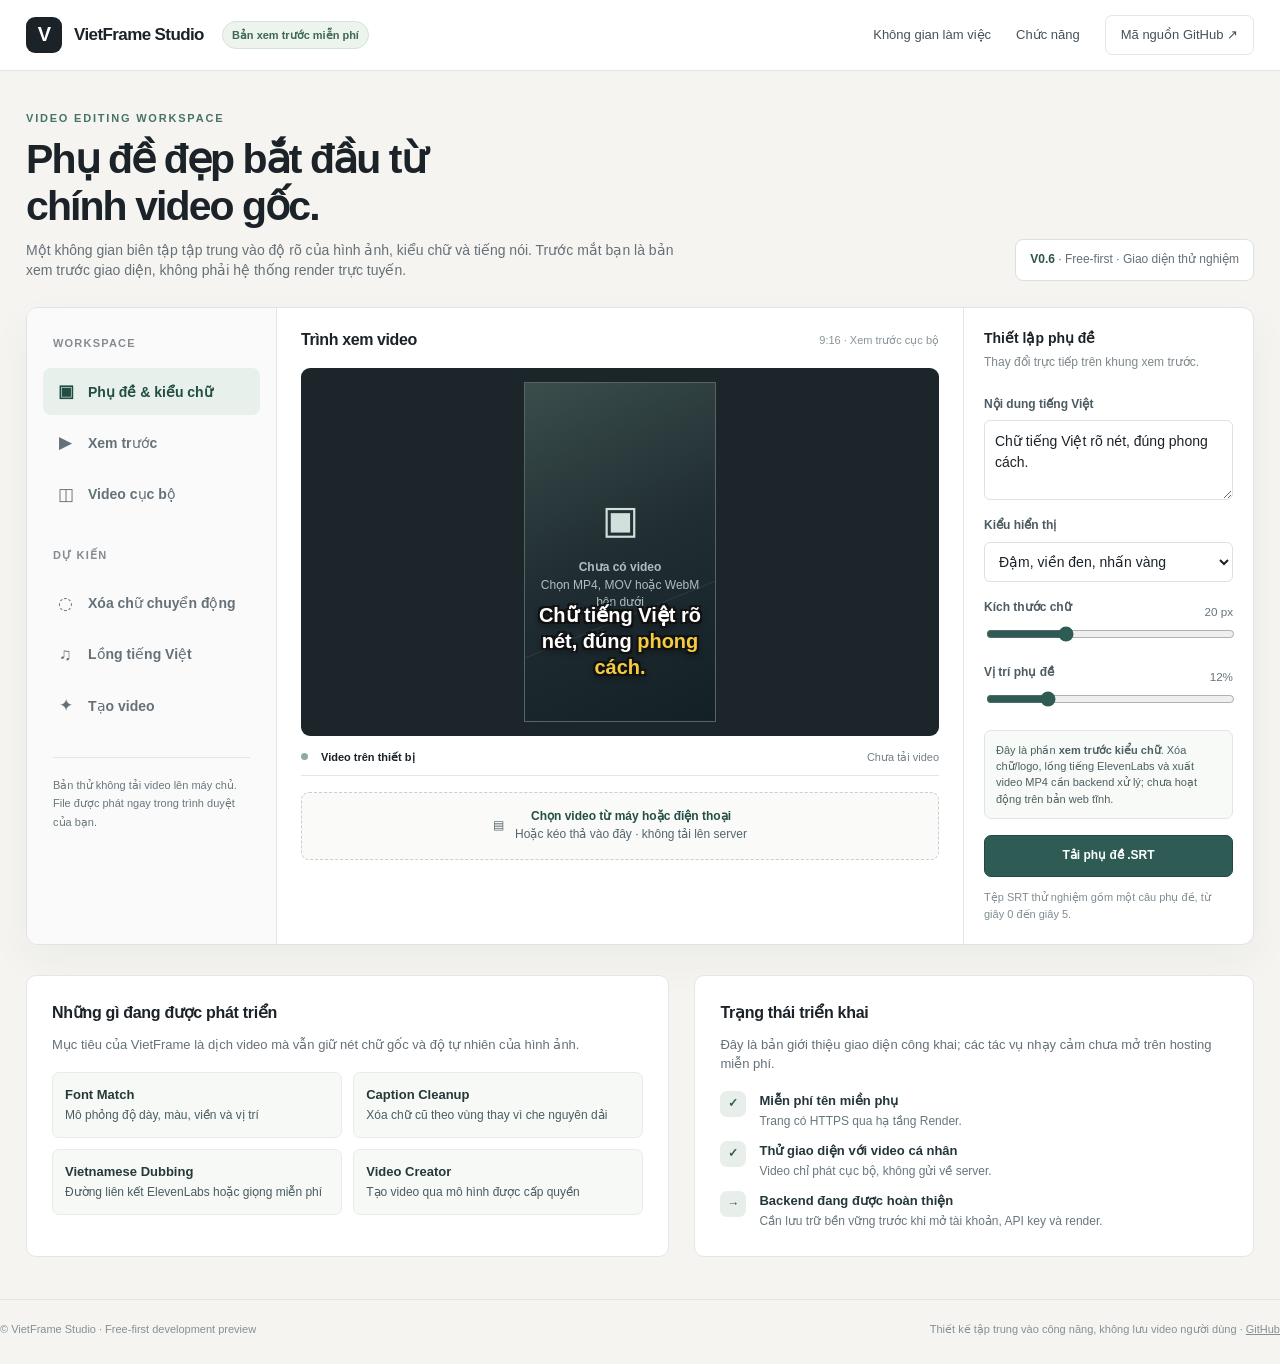
==== public/index.html @ 1043230d "feat: free VietFrame Studio public preview with private local-video subtitle workspace" ====
<!doctype html>
<html lang="vi">
<head>
<meta charset="utf-8">
<meta name="viewport" content="width=device-width,initial-scale=1">
<meta name="theme-color" content="#F5F4F0">
<meta name="description" content="VietFrame Studio – studio phụ đề và biên tập video với phong cách tinh gọn. Bản xem trước miễn phí.">
<title>VietFrame Studio — Video workspace</title>
<style>
:root{--ink:#1b2228;--muted:#657078;--paper:#f5f4f0;--card:#fff;--line:#e3e6e7;--accent:#2e5c54;--accent-soft:#e4eee8;--gold:#f5cb3f}
*{box-sizing:border-box}html{scroll-behavior:smooth}body{margin:0;background:var(--paper);color:var(--ink);font-family:Inter,"Segoe UI",Arial,sans-serif;line-height:1.48;font-size:14px}button,input,textarea,select{font:inherit}button{cursor:pointer}a{color:inherit;text-decoration:none}a:focus-visible,button:focus-visible,input:focus-visible,textarea:focus-visible,select:focus-visible{outline:3px solid #96b3a8;outline-offset:2px}.page{max-width:1360px;margin:auto;padding:0 26px}
.top{background:#fff;border-bottom:1px solid var(--line)}.top-inner{min-height:70px;display:flex;align-items:center;gap:18px}.logo{display:flex;align-items:center;gap:12px;font-weight:750;font-size:17px;letter-spacing:-.6px}.brand-icon{display:grid;place-items:center;width:36px;height:36px;border-radius:9px;background:var(--ink);color:white;font-size:20px;font-weight:800}.meta{font-size:11px;font-weight:600;border:1px solid #d4e3da;background:#ecf4ed;color:#3d6756;padding:5px 9px;border-radius:20px}.nav{display:flex;align-items:center;gap:25px;margin-left:auto;font-size:13px;color:#455159}.nav a:hover{color:#1c5248}.nav .outline{border:1px solid var(--line);padding:9px 15px;border-radius:7px;background:#fff}
.head{padding:39px 0 26px;display:flex;align-items:flex-end;justify-content:space-between;gap:20px}.eyebrow{color:#477369;text-transform:uppercase;font-size:11px;font-weight:800;letter-spacing:1.8px}.head h1{font-size:clamp(27px,3.2vw,41px);line-height:1.14;letter-spacing:-1.9px;margin:10px 0}.lead{margin:0;color:var(--muted);max-width:650px}.head-tag{border:1px solid #dbe1dc;background:#fff;border-radius:8px;padding:11px 14px;color:#657078;white-space:nowrap;font-size:12px}.head-tag strong{color:#2c554a}
.workspace{display:grid;grid-template-columns:250px minmax(0,1fr) 290px;min-height:550px;background:var(--card);border:1px solid #dfe3e5;border-radius:12px;box-shadow:0 16px 44px rgba(31,44,46,.045);overflow:hidden}.left{padding:22px 16px;border-right:1px solid var(--line);background:#fafafa}.side-h{font-size:11px;color:#858c91;letter-spacing:1.2px;font-weight:750;margin:5px 10px 17px}.side-item{display:flex;align-items:center;gap:12px;color:#657178;padding:11px 12px;border-radius:8px;margin-bottom:4px;font-weight:550}.side-item.active{background:#e8f0eb;color:#224d42;font-weight:750}.glyph{font-size:17px;width:21px;text-align:center}.side-section{margin-top:29px}.side-foot{margin:27px 10px 0;padding-top:18px;border-top:1px solid var(--line);font-size:11px;color:#69777c;line-height:1.7}
.main{padding:20px 24px 25px;min-width:0}.section-top{display:flex;justify-content:space-between;align-items:center;gap:10px;padding-bottom:16px}.section-top h2{font-size:16px;letter-spacing:-.4px;margin:0}.section-top small{color:#899399;font-size:11px}.preview-area{border-radius:9px;min-height:368px;background:#1c2529;display:flex;align-items:center;justify-content:center;overflow:hidden;position:relative;isolation:isolate}.video-stage{height:340px;aspect-ratio:9/16;max-width:90%;position:relative;display:flex;align-items:center;justify-content:center;background:linear-gradient(155deg,#3a4d4b,#202d32 50%,#132026);overflow:hidden;border:1px solid #576365}.video-stage:before{content:"";position:absolute;width:180%;height:1px;background:#ffffff15;top:70%;transform:rotate(-22deg)}.video-stage video{width:100%;height:100%;object-fit:contain;display:none;background:black}.placeholder{color:#aebec0;text-align:center;padding:15px;font-size:12px}.placeholder span{display:block;font-size:39px;margin-bottom:10px;color:#d2dfdb}.subtitle{position:absolute;bottom:12%;left:4%;width:92%;text-align:center;color:white;font-size:clamp(15px,2vw,21px);font-weight:900;text-shadow:2px 2px 0 #111,-2px 2px 0 #111,2px -2px 0 #111,-2px -2px 0 #111,0 3px 6px #111;pointer-events:none;line-height:1.3;overflow-wrap:anywhere}.subtitle mark{background:none;color:var(--gold)}.video-stage[data-style="clean"] .subtitle{font-weight:700;text-shadow:0 2px 6px #000,0 0 1px #000}.video-stage[data-style="cinema"] .subtitle{font-weight:850;text-shadow:0 1px 0 #000,0 2px 7px #000,0 0 2px #000;letter-spacing:.2px}.play-controls{display:flex;align-items:center;gap:13px;padding:13px 0 10px;color:#727f86;font-size:11px;border-bottom:1px solid var(--line)}.dot{width:7px;height:7px;border-radius:50%;background:#91aa9f}.play-controls strong{color:var(--ink);font-weight:650}.info{text-align:right;margin-left:auto}.drag{display:flex;align-items:center;justify-content:center;gap:11px;min-height:68px;padding:13px;border:1px dashed #c7d0d0;border-radius:8px;background:#fafbf9;text-align:center;color:#54666b;font-size:12px;margin-top:16px;cursor:pointer}.drag strong{color:#244f45}.drag.dragover{border-color:#477469;background:#eef7f1}.drag input{display:none}
.right{padding:20px;border-left:1px solid var(--line)}.panel-h{font-weight:780;margin:0 0 5px;font-size:14px}.panel-sub{font-size:12px;color:#7c888b;margin:0 0 24px}.control{margin-bottom:17px}.control label{display:block;font-weight:650;color:#4d5b62;margin-bottom:7px;font-size:12px}.control textarea,.control select,.control input[type="text"],.control input[type="number"]{display:block;width:100%;border:1px solid #dce1e1;background:white;border-radius:6px;padding:10px;color:var(--ink);resize:vertical}.control textarea{min-height:80px}.control input[type="range"]{width:100%;accent-color:var(--accent)}.control .value{display:flex;align-items:center;justify-content:space-between;gap:12px}.control small{color:#67747b}.sample{border:1px solid #e0e5e4;border-radius:7px;background:#f7faf7;padding:11px;margin:16px 0;color:#4d6061;font-size:11px}.btn{border:1px solid #24473f;background:var(--accent);color:white;border-radius:7px;padding:11px 15px;font-size:12px;font-weight:750}.btn.block{width:100%}.btn.secondary{border-color:#d3dcda;background:#fff;color:#305b50}.btn:disabled{opacity:.5;cursor:not-allowed}.small-note{font-size:11px;color:#808c91;line-height:1.6;margin-top:12px}.below{display:grid;grid-template-columns:1.15fr 1fr;gap:25px;padding:30px 0 42px}.pane{background:white;border:1px solid var(--line);border-radius:10px;padding:25px}.pane h3{font-size:16px;margin:0 0 10px;letter-spacing:-.3px}.pane p{color:#637178;font-size:13px;margin:0 0 18px}.feature-grid{display:grid;grid-template-columns:1fr 1fr;gap:11px}.feature{background:#f7f9f7;border:1px solid #e8ece8;padding:12px;border-radius:7px;font-size:12px;color:#4b5d61}.feature b{display:block;color:#253936;font-size:13px;margin-bottom:3px}.steps{display:grid;gap:10px}.step{display:flex;gap:13px;align-items:flex-start;font-size:12px;color:#68777d}.step i{font-style:normal;display:grid;place-items:center;background:#e8eee9;color:#345d50;width:26px;height:26px;flex:0 0 auto;border-radius:7px;font-weight:800}.step strong{display:block;color:#24363b;font-size:13px;margin-bottom:3px}.footer{border-top:1px solid var(--line);color:#849097;font-size:11px;padding:21px 0 27px;display:flex;justify-content:space-between;gap:20px}.footer a{text-decoration:underline}
@media(max-width:1120px){.workspace{grid-template-columns:196px minmax(0,1fr) 265px}.main{padding:18px 15px}.right{padding:18px 14px}.left{padding:18px 10px}}
@media(max-width:900px){.workspace{grid-template-columns:1fr}.left{display:flex;gap:5px;align-items:center;overflow-x:auto;border-right:0;border-bottom:1px solid var(--line);padding:10px}.side-h,.side-foot,.side-section{display:none}.side-item{margin:0;white-space:nowrap;padding:8px 10px;font-size:12px}.left .side-item{display:flex}.main{padding:17px 20px}.right{border-left:0;border-top:1px solid var(--line);padding:21px}.preview-area{min-height:350px}.video-stage{height:322px}.below{grid-template-columns:1fr 1fr}.head-tag{display:none}}
@media(max-width:640px){.page{padding:0 14px}.top-inner{min-height:58px}.logo{font-size:14px}.brand-icon{width:31px;height:31px}.meta{font-size:10px}.nav{gap:9px;font-size:11px}.nav a:not(.outline){display:none}.nav .outline{padding:8px 9px}.head{padding:26px 0 20px}.head h1{font-size:29px;letter-spacing:-1.1px}.lead{font-size:13px}.main{padding:15px}.section-top h2{font-size:14px}.preview-area{min-height:335px}.video-stage{height:315px}.below{grid-template-columns:1fr;gap:12px;padding:17px 0 30px}.pane{padding:18px}.feature-grid{grid-template-columns:1fr 1fr}.footer{flex-direction:column;gap:5px}.side-item{font-size:11px}}
</style>
</head>
<body>
<header class="top"><div class="page top-inner">
<a class="logo" href="/" aria-label="VietFrame Studio, trang chủ"><span class="brand-icon">V</span><span>VietFrame Studio</span></a>
<span class="meta">Bản xem trước miễn phí</span>
<nav class="nav"><a href="#workstation">Không gian làm việc</a><a href="#features">Chức năng</a><a class="outline" href="https://github.com/lenhatbin1905-arch/cinema-nova-cloud/tree/feature/vietframe-studio-free-first-v02" target="_blank" rel="noopener noreferrer">Mã nguồn GitHub ↗</a></nav>
</div></header>
<main class="page">
<div class="head">
<div><div class="eyebrow">Video editing workspace</div><h1>Phụ đề đẹp bắt đầu từ<br>chính video gốc.</h1><p class="lead">Một không gian biên tập tập trung vào độ rõ của hình ảnh, kiểu chữ và tiếng nói. Trước mắt bạn là bản xem trước giao diện, không phải hệ thống render trực tuyến.</p></div>
<div class="head-tag"><strong>V0.6</strong> · Free-first · Giao diện thử nghiệm</div>
</div>
<section class="workspace" id="workstation" aria-label="Trình biên tập phụ đề">
<aside class="left">
<div class="side-h">WORKSPACE</div>
<div class="side-item active"><span class="glyph">▣</span>Phụ đề & kiểu chữ</div>
<div class="side-item"><span class="glyph">▶</span>Xem trước</div>
<div class="side-item"><span class="glyph">◫</span>Video cục bộ</div>
<div class="side-section"><div class="side-h">DỰ KIẾN</div><div class="side-item"><span class="glyph">◌</span>Xóa chữ chuyển động</div><div class="side-item"><span class="glyph">♫</span>Lồng tiếng Việt</div><div class="side-item"><span class="glyph">✦</span>Tạo video</div></div>
<div class="side-foot">Bản thử không tải video lên máy chủ. File được phát ngay trong trình duyệt của bạn.</div>
</aside>
<div class="main">
<div class="section-top"><h2>Trình xem video</h2><small>9:16 · Xem trước cục bộ</small></div>
<div class="preview-area"><div class="video-stage" id="stage" data-style="bold">
<video id="sourceVideo" controls playsinline preload="metadata" aria-label="Video tải từ thiết bị"></video>
<div class="placeholder" id="placeholder"><span>▣</span><strong>Chưa có video</strong><div>Chọn MP4, MOV hoặc WebM bên dưới</div></div>
<div class="subtitle" id="caption"><span id="captionText">Chữ tiếng Việt rõ nét, <mark>đúng phong cách.</mark></span></div>
</div></div>
<div class="play-controls"><span class="dot"></span><strong id="filename">Video trên thiết bị</strong><span class="info" id="duration">Chưa tải video</span></div>
<label class="drag" id="dropTarget">▤ <span><strong>Chọn video từ máy hoặc điện thoại</strong><br>Hoặc kéo thả vào đây · không tải lên server</span>
<input id="videoInput" type="file" accept="video/mp4,video/webm,video/quicktime,video/*"></label>
</div>
<aside class="right">
<h2 class="panel-h">Thiết lập phụ đề</h2><p class="panel-sub">Thay đổi trực tiếp trên khung xem trước.</p>
<div class="control"><label for="captionInput">Nội dung tiếng Việt</label><textarea id="captionInput" maxlength="180" spellcheck="true">Chữ tiếng Việt rõ nét, đúng phong cách.</textarea></div>
<div class="control"><label for="preset">Kiểu hiển thị</label><select id="preset"><option value="bold">Đậm, viền đen, nhấn vàng</option><option value="cinema">Phim tài liệu</option><option value="clean">Tối giản</option></select></div>
<div class="control"><div class="value"><label for="fontSize">Kích thước chữ</label><small id="fontSizeValue">20 px</small></div><input type="range" min="12" max="38" value="20" id="fontSize"></div>
<div class="control"><div class="value"><label for="position">Vị trí phụ đề</label><small id="positionValue">12%</small></div><input type="range" min="5" max="35" value="12" id="position"></div>
<div class="sample">Đây là phần <b>xem trước kiểu chữ</b>. Xóa chữ/logo, lồng tiếng ElevenLabs và xuất video MP4 cần backend xử lý; chưa hoạt động trên bản web tĩnh.</div>
<button type="button" class="btn block" id="downloadSrt">Tải phụ đề .SRT</button>
<div class="small-note" id="message" aria-live="polite">Tệp SRT thử nghiệm gồm một câu phụ đề, từ giây 0 đến giây 5.</div>
</aside></section>
<div class="below" id="features">
<section class="pane"><h3>Những gì đang được phát triển</h3><p>Mục tiêu của VietFrame là dịch video mà vẫn giữ nét chữ gốc và độ tự nhiên của hình ảnh.</p>
<div class="feature-grid"><div class="feature"><b>Font Match</b>Mô phỏng độ dày, màu, viền và vị trí</div><div class="feature"><b>Caption Cleanup</b>Xóa chữ cũ theo vùng thay vì che nguyên dải</div><div class="feature"><b>Vietnamese Dubbing</b>Đường liên kết ElevenLabs hoặc giọng miễn phí</div><div class="feature"><b>Video Creator</b>Tạo video qua mô hình được cấp quyền</div></div></section>
<section class="pane"><h3>Trạng thái triển khai</h3><p>Đây là bản giới thiệu giao diện công khai; các tác vụ nhạy cảm chưa mở trên hosting miễn phí.</p>
<div class="steps"><div class="step"><i>✓</i><span><strong>Miễn phí tên miền phụ</strong>Trang có HTTPS qua hạ tầng Render.</span></div><div class="step"><i>✓</i><span><strong>Thử giao diện với video cá nhân</strong>Video chỉ phát cục bộ, không gửi về server.</span></div><div class="step"><i>→</i><span><strong>Backend đang được hoàn thiện</strong>Cần lưu trữ bền vững trước khi mở tài khoản, API key và render.</span></div></div>
</section>
</div>
</main>
<footer class="page footer"><span>© VietFrame Studio · Free-first development preview</span><span>Thiết kế tập trung vào công năng, không lưu video người dùng · <a href="https://github.com/lenhatbin1905-arch/cinema-nova-cloud" target="_blank" rel="noopener noreferrer">GitHub</a></span></footer>
<script>
(function(){
"use strict";
var inp=document.getElementById("videoInput"),v=document.getElementById("sourceVideo"),stage=document.getElementById("stage"),drop=document.getElementById("dropTarget"),caption=document.getElementById("caption"),txt=document.getElementById("captionText"),box=document.getElementById("captionInput"),preset=document.getElementById("preset"),size=document.getElementById("fontSize"),pos=document.getElementById("position"),message=document.getElementById("message"),objectURL=null;
function renderCaption(){
var val=box.value.trim()||" ";
txt.textContent=val;
stage.dataset.style=preset.value;
caption.style.fontSize=size.value+"px";
caption.style.bottom=pos.value+"%";
document.getElementById("fontSizeValue").textContent=size.value+" px";
document.getElementById("positionValue").textContent=pos.value+"%";
if(preset.value==="bold"){
var words=val.split(" ");if(words.length>4){
txt.textContent=words.slice(0,-2).join(" ")+" ";
var mark=document.createElement("mark");mark.textContent=words.slice(-2).join(" ");txt.appendChild(mark);
}
}
}
function loadFile(f){
if(!f)return;
if(!f.type.startsWith("video/")){message.textContent="Vui lòng chọn một tệp video hợp lệ.";return;}
if(objectURL)URL.revokeObjectURL(objectURL);
objectURL=URL.createObjectURL(f);v.src=objectURL;v.style.display="block";document.getElementById("placeholder").style.display="none";document.getElementById("filename").textContent=f.name;document.getElementById("duration").textContent=(f.size/1024/1024).toFixed(1)+" MB · Chỉ xem cục bộ";v.load();message.textContent="Đã mở video trên thiết bị. Không có dữ liệu nào được tải lên.";
}
inp.addEventListener("change",function(){loadFile(inp.files&&inp.files[0]);});
drop.addEventListener("dragover",function(e){e.preventDefault();drop.classList.add("dragover");});
drop.addEventListener("dragleave",function(){drop.classList.remove("dragover");});
drop.addEventListener("drop",function(e){e.preventDefault();drop.classList.remove("dragover");loadFile(e.dataTransfer.files&&e.dataTransfer.files[0]);});
[box,preset,size,pos].forEach(function(el){el.addEventListener("input",renderCaption);el.addEventListener("change",renderCaption);});
document.getElementById("downloadSrt").addEventListener("click",function(){
var line=(box.value.trim()||"Phụ đề tiếng Việt").replace(/\s+/g," ");
var srt="1\n00:00:00,000 --> 00:00:05,000\n"+line+"\n";
var blob=new Blob([srt],{type:"text/plain;charset=utf-8"});var url=URL.createObjectURL(blob);
var a=document.createElement("a");a.href=url;a.download="vietframe-phu-de-thu.srt";document.body.appendChild(a);a.click();a.remove();setTimeout(function(){URL.revokeObjectURL(url);},1000);
message.textContent="Đã tải phụ đề SRT 0–5 giây. Video chưa được render.";
});
renderCaption();
})();
</script>
</body></html>
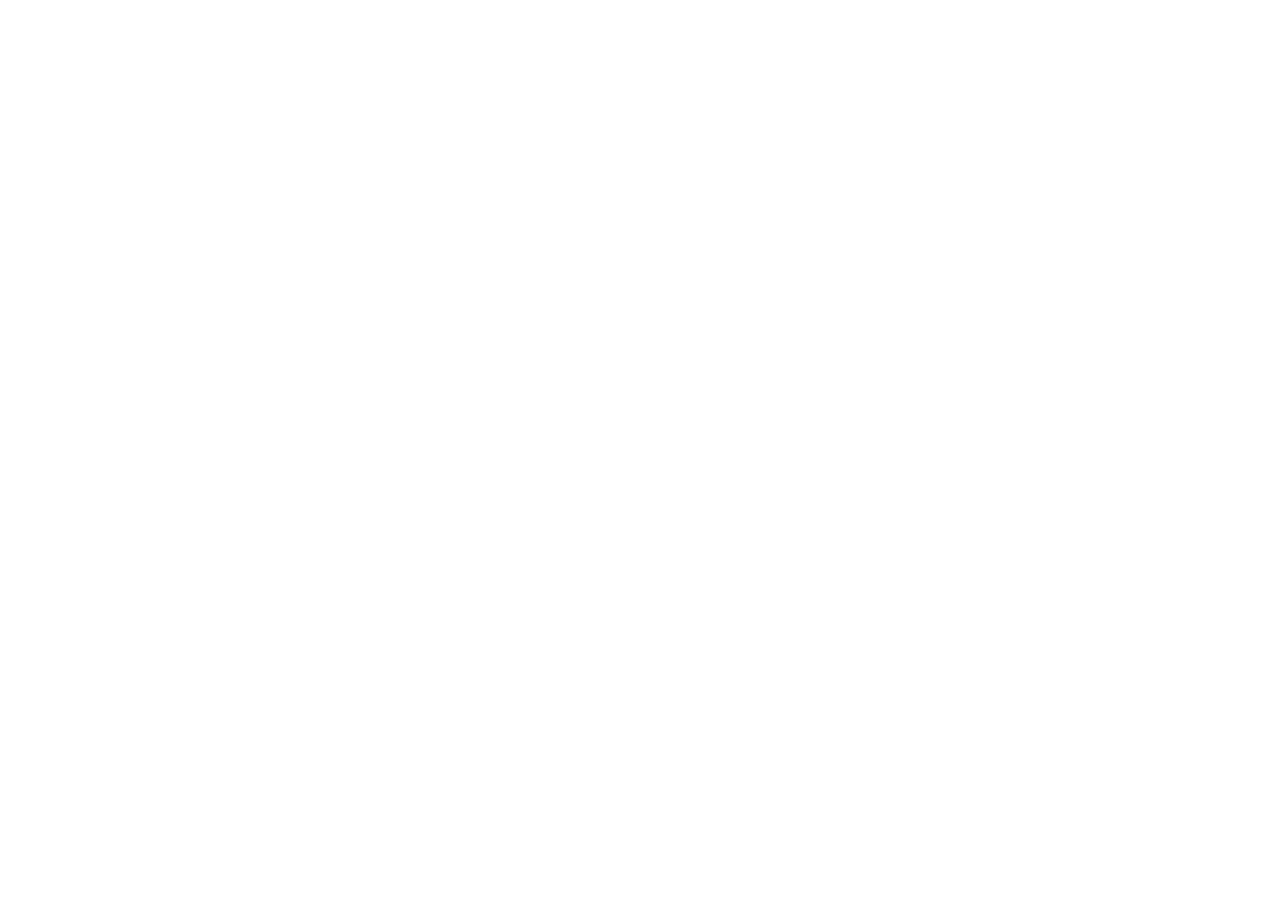
==== commit 524c836f: "deploy: hand off existing free domain to live authenticated Gemini and ElevenLabs studio" ====
--- a/public/index.html
+++ b/public/index.html
@@ -1,112 +1,14 @@
 <!doctype html>
 <html lang="vi">
 <head>
-<meta charset="utf-8">
-<meta name="viewport" content="width=device-width,initial-scale=1">
-<meta name="theme-color" content="#F5F4F0">
-<meta name="description" content="VietFrame Studio – studio phụ đề và biên tập video với phong cách tinh gọn. Bản xem trước miễn phí.">
-<title>VietFrame Studio — Video workspace</title>
-<style>
-:root{--ink:#1b2228;--muted:#657078;--paper:#f5f4f0;--card:#fff;--line:#e3e6e7;--accent:#2e5c54;--accent-soft:#e4eee8;--gold:#f5cb3f}
-*{box-sizing:border-box}html{scroll-behavior:smooth}body{margin:0;background:var(--paper);color:var(--ink);font-family:Inter,"Segoe UI",Arial,sans-serif;line-height:1.48;font-size:14px}button,input,textarea,select{font:inherit}button{cursor:pointer}a{color:inherit;text-decoration:none}a:focus-visible,button:focus-visible,input:focus-visible,textarea:focus-visible,select:focus-visible{outline:3px solid #96b3a8;outline-offset:2px}.page{max-width:1360px;margin:auto;padding:0 26px}
-.top{background:#fff;border-bottom:1px solid var(--line)}.top-inner{min-height:70px;display:flex;align-items:center;gap:18px}.logo{display:flex;align-items:center;gap:12px;font-weight:750;font-size:17px;letter-spacing:-.6px}.brand-icon{display:grid;place-items:center;width:36px;height:36px;border-radius:9px;background:var(--ink);color:white;font-size:20px;font-weight:800}.meta{font-size:11px;font-weight:600;border:1px solid #d4e3da;background:#ecf4ed;color:#3d6756;padding:5px 9px;border-radius:20px}.nav{display:flex;align-items:center;gap:25px;margin-left:auto;font-size:13px;color:#455159}.nav a:hover{color:#1c5248}.nav .outline{border:1px solid var(--line);padding:9px 15px;border-radius:7px;background:#fff}
-.head{padding:39px 0 26px;display:flex;align-items:flex-end;justify-content:space-between;gap:20px}.eyebrow{color:#477369;text-transform:uppercase;font-size:11px;font-weight:800;letter-spacing:1.8px}.head h1{font-size:clamp(27px,3.2vw,41px);line-height:1.14;letter-spacing:-1.9px;margin:10px 0}.lead{margin:0;color:var(--muted);max-width:650px}.head-tag{border:1px solid #dbe1dc;background:#fff;border-radius:8px;padding:11px 14px;color:#657078;white-space:nowrap;font-size:12px}.head-tag strong{color:#2c554a}
-.workspace{display:grid;grid-template-columns:250px minmax(0,1fr) 290px;min-height:550px;background:var(--card);border:1px solid #dfe3e5;border-radius:12px;box-shadow:0 16px 44px rgba(31,44,46,.045);overflow:hidden}.left{padding:22px 16px;border-right:1px solid var(--line);background:#fafafa}.side-h{font-size:11px;color:#858c91;letter-spacing:1.2px;font-weight:750;margin:5px 10px 17px}.side-item{display:flex;align-items:center;gap:12px;color:#657178;padding:11px 12px;border-radius:8px;margin-bottom:4px;font-weight:550}.side-item.active{background:#e8f0eb;color:#224d42;font-weight:750}.glyph{font-size:17px;width:21px;text-align:center}.side-section{margin-top:29px}.side-foot{margin:27px 10px 0;padding-top:18px;border-top:1px solid var(--line);font-size:11px;color:#69777c;line-height:1.7}
-.main{padding:20px 24px 25px;min-width:0}.section-top{display:flex;justify-content:space-between;align-items:center;gap:10px;padding-bottom:16px}.section-top h2{font-size:16px;letter-spacing:-.4px;margin:0}.section-top small{color:#899399;font-size:11px}.preview-area{border-radius:9px;min-height:368px;background:#1c2529;display:flex;align-items:center;justify-content:center;overflow:hidden;position:relative;isolation:isolate}.video-stage{height:340px;aspect-ratio:9/16;max-width:90%;position:relative;display:flex;align-items:center;justify-content:center;background:linear-gradient(155deg,#3a4d4b,#202d32 50%,#132026);overflow:hidden;border:1px solid #576365}.video-stage:before{content:"";position:absolute;width:180%;height:1px;background:#ffffff15;top:70%;transform:rotate(-22deg)}.video-stage video{width:100%;height:100%;object-fit:contain;display:none;background:black}.placeholder{color:#aebec0;text-align:center;padding:15px;font-size:12px}.placeholder span{display:block;font-size:39px;margin-bottom:10px;color:#d2dfdb}.subtitle{position:absolute;bottom:12%;left:4%;width:92%;text-align:center;color:white;font-size:clamp(15px,2vw,21px);font-weight:900;text-shadow:2px 2px 0 #111,-2px 2px 0 #111,2px -2px 0 #111,-2px -2px 0 #111,0 3px 6px #111;pointer-events:none;line-height:1.3;overflow-wrap:anywhere}.subtitle mark{background:none;color:var(--gold)}.video-stage[data-style="clean"] .subtitle{font-weight:700;text-shadow:0 2px 6px #000,0 0 1px #000}.video-stage[data-style="cinema"] .subtitle{font-weight:850;text-shadow:0 1px 0 #000,0 2px 7px #000,0 0 2px #000;letter-spacing:.2px}.play-controls{display:flex;align-items:center;gap:13px;padding:13px 0 10px;color:#727f86;font-size:11px;border-bottom:1px solid var(--line)}.dot{width:7px;height:7px;border-radius:50%;background:#91aa9f}.play-controls strong{color:var(--ink);font-weight:650}.info{text-align:right;margin-left:auto}.drag{display:flex;align-items:center;justify-content:center;gap:11px;min-height:68px;padding:13px;border:1px dashed #c7d0d0;border-radius:8px;background:#fafbf9;text-align:center;color:#54666b;font-size:12px;margin-top:16px;cursor:pointer}.drag strong{color:#244f45}.drag.dragover{border-color:#477469;background:#eef7f1}.drag input{display:none}
-.right{padding:20px;border-left:1px solid var(--line)}.panel-h{font-weight:780;margin:0 0 5px;font-size:14px}.panel-sub{font-size:12px;color:#7c888b;margin:0 0 24px}.control{margin-bottom:17px}.control label{display:block;font-weight:650;color:#4d5b62;margin-bottom:7px;font-size:12px}.control textarea,.control select,.control input[type="text"],.control input[type="number"]{display:block;width:100%;border:1px solid #dce1e1;background:white;border-radius:6px;padding:10px;color:var(--ink);resize:vertical}.control textarea{min-height:80px}.control input[type="range"]{width:100%;accent-color:var(--accent)}.control .value{display:flex;align-items:center;justify-content:space-between;gap:12px}.control small{color:#67747b}.sample{border:1px solid #e0e5e4;border-radius:7px;background:#f7faf7;padding:11px;margin:16px 0;color:#4d6061;font-size:11px}.btn{border:1px solid #24473f;background:var(--accent);color:white;border-radius:7px;padding:11px 15px;font-size:12px;font-weight:750}.btn.block{width:100%}.btn.secondary{border-color:#d3dcda;background:#fff;color:#305b50}.btn:disabled{opacity:.5;cursor:not-allowed}.small-note{font-size:11px;color:#808c91;line-height:1.6;margin-top:12px}.below{display:grid;grid-template-columns:1.15fr 1fr;gap:25px;padding:30px 0 42px}.pane{background:white;border:1px solid var(--line);border-radius:10px;padding:25px}.pane h3{font-size:16px;margin:0 0 10px;letter-spacing:-.3px}.pane p{color:#637178;font-size:13px;margin:0 0 18px}.feature-grid{display:grid;grid-template-columns:1fr 1fr;gap:11px}.feature{background:#f7f9f7;border:1px solid #e8ece8;padding:12px;border-radius:7px;font-size:12px;color:#4b5d61}.feature b{display:block;color:#253936;font-size:13px;margin-bottom:3px}.steps{display:grid;gap:10px}.step{display:flex;gap:13px;align-items:flex-start;font-size:12px;color:#68777d}.step i{font-style:normal;display:grid;place-items:center;background:#e8eee9;color:#345d50;width:26px;height:26px;flex:0 0 auto;border-radius:7px;font-weight:800}.step strong{display:block;color:#24363b;font-size:13px;margin-bottom:3px}.footer{border-top:1px solid var(--line);color:#849097;font-size:11px;padding:21px 0 27px;display:flex;justify-content:space-between;gap:20px}.footer a{text-decoration:underline}
-@media(max-width:1120px){.workspace{grid-template-columns:196px minmax(0,1fr) 265px}.main{padding:18px 15px}.right{padding:18px 14px}.left{padding:18px 10px}}
-@media(max-width:900px){.workspace{grid-template-columns:1fr}.left{display:flex;gap:5px;align-items:center;overflow-x:auto;border-right:0;border-bottom:1px solid var(--line);padding:10px}.side-h,.side-foot,.side-section{display:none}.side-item{margin:0;white-space:nowrap;padding:8px 10px;font-size:12px}.left .side-item{display:flex}.main{padding:17px 20px}.right{border-left:0;border-top:1px solid var(--line);padding:21px}.preview-area{min-height:350px}.video-stage{height:322px}.below{grid-template-columns:1fr 1fr}.head-tag{display:none}}
-@media(max-width:640px){.page{padding:0 14px}.top-inner{min-height:58px}.logo{font-size:14px}.brand-icon{width:31px;height:31px}.meta{font-size:10px}.nav{gap:9px;font-size:11px}.nav a:not(.outline){display:none}.nav .outline{padding:8px 9px}.head{padding:26px 0 20px}.head h1{font-size:29px;letter-spacing:-1.1px}.lead{font-size:13px}.main{padding:15px}.section-top h2{font-size:14px}.preview-area{min-height:335px}.video-stage{height:315px}.below{grid-template-columns:1fr;gap:12px;padding:17px 0 30px}.pane{padding:18px}.feature-grid{grid-template-columns:1fr 1fr}.footer{flex-direction:column;gap:5px}.side-item{font-size:11px}}
-</style>
+  <meta charset="utf-8">
+  <meta name="viewport" content="width=device-width,initial-scale=1">
+  <meta name="robots" content="noindex">
+  <meta name="theme-color" content="#f5f4f0">
+  <title>VietFrame Studio — Mở studio</title>
+  <meta http-equiv="refresh" content="1;url=https://vietframe-studio-app.onrender.com/login">
+  <style>body{font:15px/1.6 Inter,Segoe UI,Arial,sans-serif;background:#f5f4f0;color:#26332f;margin:0;min-height:100dvh;display:grid;place-items:center;padding:20px}main{max-width:480px;width:100%;background:#fff;border:1px solid #dfe6e2;border-radius:14px;padding:35px;box-shadow:0 15px 30px #1c332112}h1{font-size:26px;margin:0 0 10px;letter-spacing:-1px}p{color:#5d6964;margin:8px 0 20px}a{display:block;text-align:center;background:#2e5c54;color:white;padding:12px;border-radius:7px;font-weight:700;text-decoration:none}.note{font-size:12px;color:#78817c;margin-top:18px}</style>
+  <script>location.replace("https://vietframe-studio-app.onrender.com/login");</script>
 </head>
-<body>
-<header class="top"><div class="page top-inner">
-<a class="logo" href="/" aria-label="VietFrame Studio, trang chủ"><span class="brand-icon">V</span><span>VietFrame Studio</span></a>
-<span class="meta">Bản xem trước miễn phí</span>
-<nav class="nav"><a href="#workstation">Không gian làm việc</a><a href="#features">Chức năng</a><a class="outline" href="https://github.com/lenhatbin1905-arch/cinema-nova-cloud/tree/feature/vietframe-studio-free-first-v02" target="_blank" rel="noopener noreferrer">Mã nguồn GitHub ↗</a></nav>
-</div></header>
-<main class="page">
-<div class="head">
-<div><div class="eyebrow">Video editing workspace</div><h1>Phụ đề đẹp bắt đầu từ<br>chính video gốc.</h1><p class="lead">Một không gian biên tập tập trung vào độ rõ của hình ảnh, kiểu chữ và tiếng nói. Trước mắt bạn là bản xem trước giao diện, không phải hệ thống render trực tuyến.</p></div>
-<div class="head-tag"><strong>V0.6</strong> · Free-first · Giao diện thử nghiệm</div>
-</div>
-<section class="workspace" id="workstation" aria-label="Trình biên tập phụ đề">
-<aside class="left">
-<div class="side-h">WORKSPACE</div>
-<div class="side-item active"><span class="glyph">▣</span>Phụ đề & kiểu chữ</div>
-<div class="side-item"><span class="glyph">▶</span>Xem trước</div>
-<div class="side-item"><span class="glyph">◫</span>Video cục bộ</div>
-<div class="side-section"><div class="side-h">DỰ KIẾN</div><div class="side-item"><span class="glyph">◌</span>Xóa chữ chuyển động</div><div class="side-item"><span class="glyph">♫</span>Lồng tiếng Việt</div><div class="side-item"><span class="glyph">✦</span>Tạo video</div></div>
-<div class="side-foot">Bản thử không tải video lên máy chủ. File được phát ngay trong trình duyệt của bạn.</div>
-</aside>
-<div class="main">
-<div class="section-top"><h2>Trình xem video</h2><small>9:16 · Xem trước cục bộ</small></div>
-<div class="preview-area"><div class="video-stage" id="stage" data-style="bold">
-<video id="sourceVideo" controls playsinline preload="metadata" aria-label="Video tải từ thiết bị"></video>
-<div class="placeholder" id="placeholder"><span>▣</span><strong>Chưa có video</strong><div>Chọn MP4, MOV hoặc WebM bên dưới</div></div>
-<div class="subtitle" id="caption"><span id="captionText">Chữ tiếng Việt rõ nét, <mark>đúng phong cách.</mark></span></div>
-</div></div>
-<div class="play-controls"><span class="dot"></span><strong id="filename">Video trên thiết bị</strong><span class="info" id="duration">Chưa tải video</span></div>
-<label class="drag" id="dropTarget">▤ <span><strong>Chọn video từ máy hoặc điện thoại</strong><br>Hoặc kéo thả vào đây · không tải lên server</span>
-<input id="videoInput" type="file" accept="video/mp4,video/webm,video/quicktime,video/*"></label>
-</div>
-<aside class="right">
-<h2 class="panel-h">Thiết lập phụ đề</h2><p class="panel-sub">Thay đổi trực tiếp trên khung xem trước.</p>
-<div class="control"><label for="captionInput">Nội dung tiếng Việt</label><textarea id="captionInput" maxlength="180" spellcheck="true">Chữ tiếng Việt rõ nét, đúng phong cách.</textarea></div>
-<div class="control"><label for="preset">Kiểu hiển thị</label><select id="preset"><option value="bold">Đậm, viền đen, nhấn vàng</option><option value="cinema">Phim tài liệu</option><option value="clean">Tối giản</option></select></div>
-<div class="control"><div class="value"><label for="fontSize">Kích thước chữ</label><small id="fontSizeValue">20 px</small></div><input type="range" min="12" max="38" value="20" id="fontSize"></div>
-<div class="control"><div class="value"><label for="position">Vị trí phụ đề</label><small id="positionValue">12%</small></div><input type="range" min="5" max="35" value="12" id="position"></div>
-<div class="sample">Đây là phần <b>xem trước kiểu chữ</b>. Xóa chữ/logo, lồng tiếng ElevenLabs và xuất video MP4 cần backend xử lý; chưa hoạt động trên bản web tĩnh.</div>
-<button type="button" class="btn block" id="downloadSrt">Tải phụ đề .SRT</button>
-<div class="small-note" id="message" aria-live="polite">Tệp SRT thử nghiệm gồm một câu phụ đề, từ giây 0 đến giây 5.</div>
-</aside></section>
-<div class="below" id="features">
-<section class="pane"><h3>Những gì đang được phát triển</h3><p>Mục tiêu của VietFrame là dịch video mà vẫn giữ nét chữ gốc và độ tự nhiên của hình ảnh.</p>
-<div class="feature-grid"><div class="feature"><b>Font Match</b>Mô phỏng độ dày, màu, viền và vị trí</div><div class="feature"><b>Caption Cleanup</b>Xóa chữ cũ theo vùng thay vì che nguyên dải</div><div class="feature"><b>Vietnamese Dubbing</b>Đường liên kết ElevenLabs hoặc giọng miễn phí</div><div class="feature"><b>Video Creator</b>Tạo video qua mô hình được cấp quyền</div></div></section>
-<section class="pane"><h3>Trạng thái triển khai</h3><p>Đây là bản giới thiệu giao diện công khai; các tác vụ nhạy cảm chưa mở trên hosting miễn phí.</p>
-<div class="steps"><div class="step"><i>✓</i><span><strong>Miễn phí tên miền phụ</strong>Trang có HTTPS qua hạ tầng Render.</span></div><div class="step"><i>✓</i><span><strong>Thử giao diện với video cá nhân</strong>Video chỉ phát cục bộ, không gửi về server.</span></div><div class="step"><i>→</i><span><strong>Backend đang được hoàn thiện</strong>Cần lưu trữ bền vững trước khi mở tài khoản, API key và render.</span></div></div>
-</section>
-</div>
-</main>
-<footer class="page footer"><span>© VietFrame Studio · Free-first development preview</span><span>Thiết kế tập trung vào công năng, không lưu video người dùng · <a href="https://github.com/lenhatbin1905-arch/cinema-nova-cloud" target="_blank" rel="noopener noreferrer">GitHub</a></span></footer>
-<script>
-(function(){
-"use strict";
-var inp=document.getElementById("videoInput"),v=document.getElementById("sourceVideo"),stage=document.getElementById("stage"),drop=document.getElementById("dropTarget"),caption=document.getElementById("caption"),txt=document.getElementById("captionText"),box=document.getElementById("captionInput"),preset=document.getElementById("preset"),size=document.getElementById("fontSize"),pos=document.getElementById("position"),message=document.getElementById("message"),objectURL=null;
-function renderCaption(){
-var val=box.value.trim()||" ";
-txt.textContent=val;
-stage.dataset.style=preset.value;
-caption.style.fontSize=size.value+"px";
-caption.style.bottom=pos.value+"%";
-document.getElementById("fontSizeValue").textContent=size.value+" px";
-document.getElementById("positionValue").textContent=pos.value+"%";
-if(preset.value==="bold"){
-var words=val.split(" ");if(words.length>4){
-txt.textContent=words.slice(0,-2).join(" ")+" ";
-var mark=document.createElement("mark");mark.textContent=words.slice(-2).join(" ");txt.appendChild(mark);
-}
-}
-}
-function loadFile(f){
-if(!f)return;
-if(!f.type.startsWith("video/")){message.textContent="Vui lòng chọn một tệp video hợp lệ.";return;}
-if(objectURL)URL.revokeObjectURL(objectURL);
-objectURL=URL.createObjectURL(f);v.src=objectURL;v.style.display="block";document.getElementById("placeholder").style.display="none";document.getElementById("filename").textContent=f.name;document.getElementById("duration").textContent=(f.size/1024/1024).toFixed(1)+" MB · Chỉ xem cục bộ";v.load();message.textContent="Đã mở video trên thiết bị. Không có dữ liệu nào được tải lên.";
-}
-inp.addEventListener("change",function(){loadFile(inp.files&&inp.files[0]);});
-drop.addEventListener("dragover",function(e){e.preventDefault();drop.classList.add("dragover");});
-drop.addEventListener("dragleave",function(){drop.classList.remove("dragover");});
-drop.addEventListener("drop",function(e){e.preventDefault();drop.classList.remove("dragover");loadFile(e.dataTransfer.files&&e.dataTransfer.files[0]);});
-[box,preset,size,pos].forEach(function(el){el.addEventListener("input",renderCaption);el.addEventListener("change",renderCaption);});
-document.getElementById("downloadSrt").addEventListener("click",function(){
-var line=(box.value.trim()||"Phụ đề tiếng Việt").replace(/\s+/g," ");
-var srt="1\n00:00:00,000 --> 00:00:05,000\n"+line+"\n";
-var blob=new Blob([srt],{type:"text/plain;charset=utf-8"});var url=URL.createObjectURL(blob);
-var a=document.createElement("a");a.href=url;a.download="vietframe-phu-de-thu.srt";document.body.appendChild(a);a.click();a.remove();setTimeout(function(){URL.revokeObjectURL(url);},1000);
-message.textContent="Đã tải phụ đề SRT 0–5 giây. Video chưa được render.";
-});
-renderCaption();
-})();
-</script>
-</body></html>+<body><main><h1>VietFrame Studio</h1><p>Đang mở hệ thống thật với Gemini, ElevenLabs và công cụ dựng video.</p><a href="https://vietframe-studio-app.onrender.com/login">Mở studio đầy đủ</a><p class="note">Bản thử Render Free: dữ liệu và liên kết API có thể mất khi máy chủ khởi động lại. Chưa phù hợp lưu trữ dài hạn.</p></main></body>
+</html>
